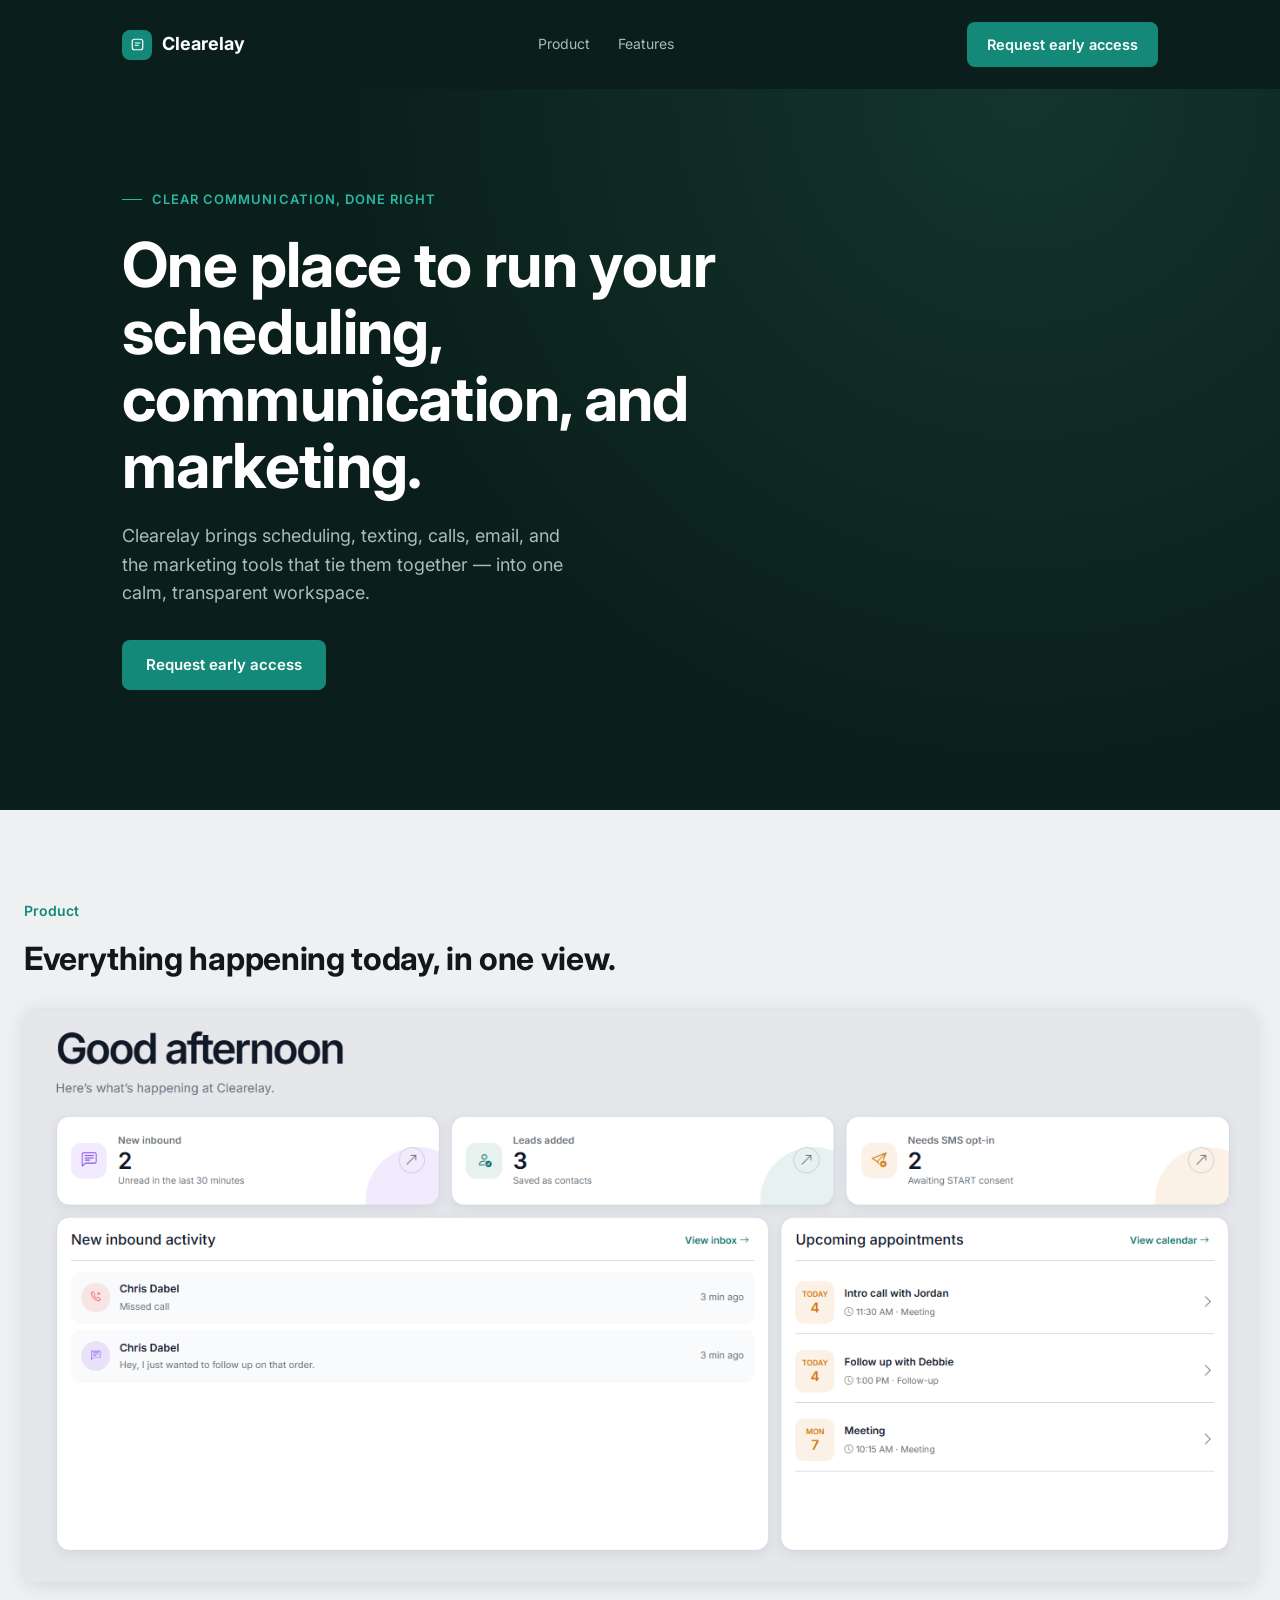
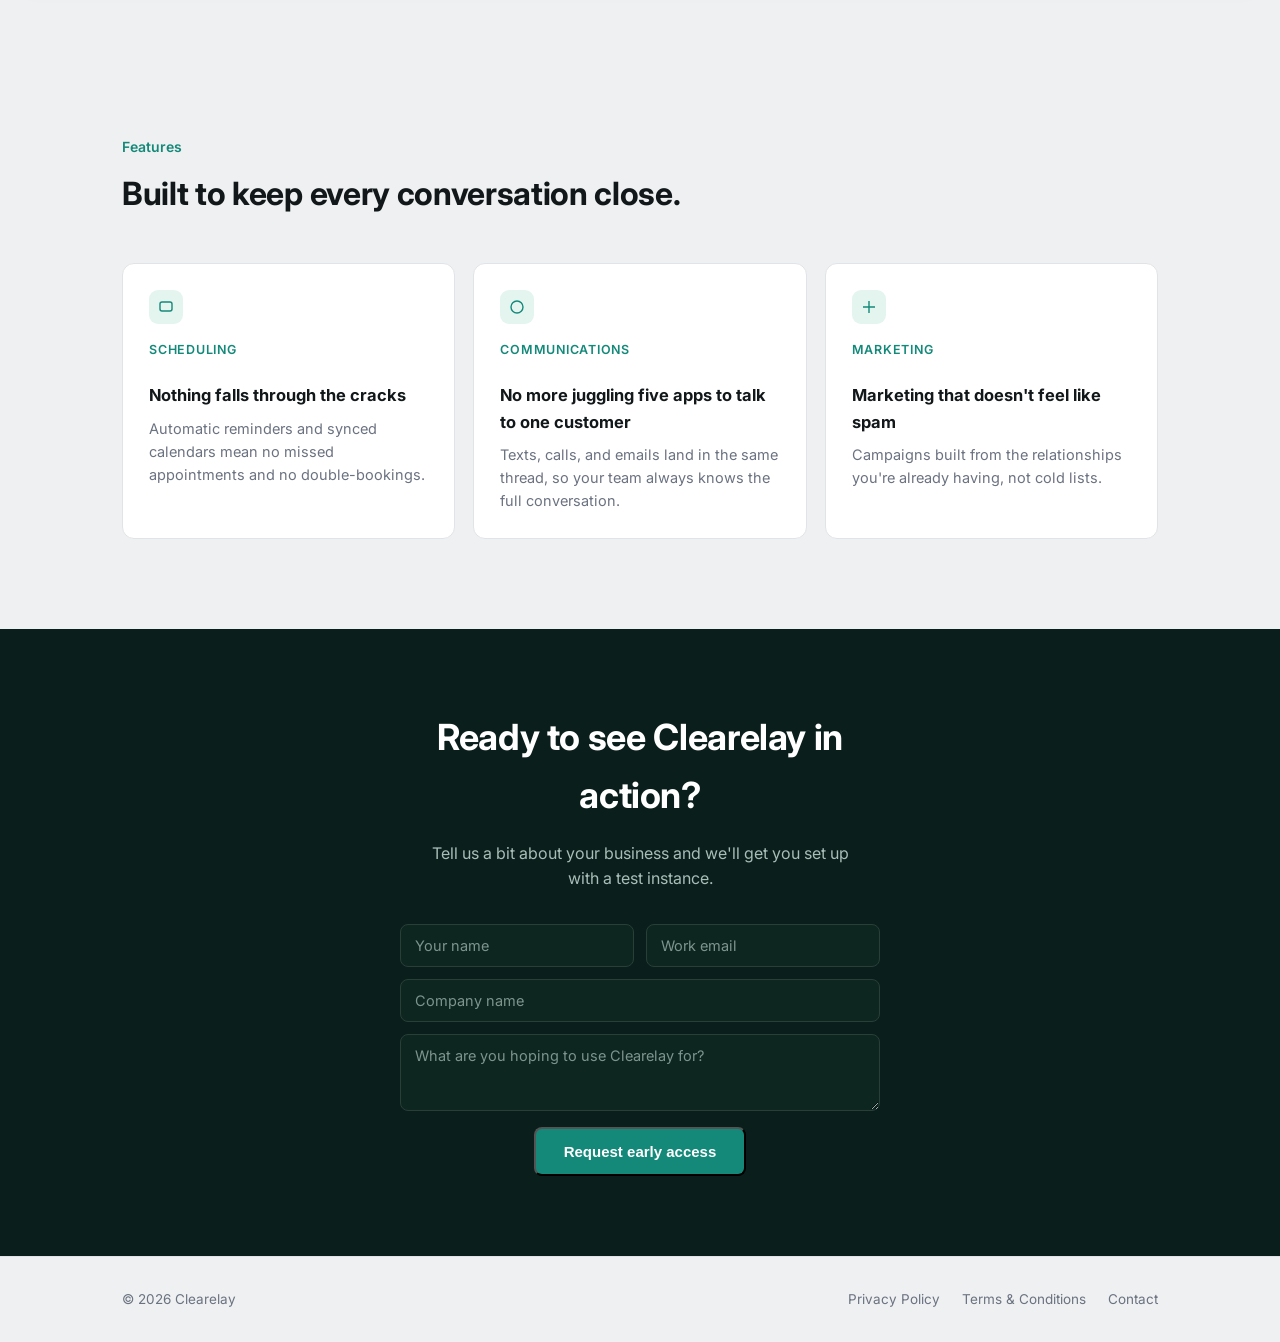
==== index.html @ 76513dce "Made some tweaks to how the product is portrayed. Made an effort to explain the product and create a" ====
<!DOCTYPE html>
<html lang="en">
<head>
<meta charset="UTF-8">
<meta name="viewport" content="width=device-width, initial-scale=1.0">
<title>Clearelay</title>
<meta name="description" content="Clearelay brings scheduling, texting, calls, email, and marketing into one clear, honest workspace for running your business.">
<meta name="theme-color" content="#0A1F1B">
<link rel="icon" type="image/svg+xml" href="favicon.svg">

<meta property="og:type" content="website">
<meta property="og:site_name" content="Clearelay">
<meta property="og:title" content="Clearelay — Scheduling, communication, and marketing in one place">
<meta property="og:description" content="Clearelay brings scheduling, texting, calls, email, and marketing into one clear, honest workspace for running your business.">
<meta property="og:image" content="https://clearelay.com/clearelay-preview.png">
<meta property="og:url" content="https://clearelay.com/">
<meta name="twitter:card" content="summary_large_image">
<meta name="twitter:title" content="Clearelay — Scheduling, communication, and marketing in one place">
<meta name="twitter:description" content="Clearelay brings scheduling, texting, calls, email, and marketing into one clear, honest workspace for running your business.">
<meta name="twitter:image" content="https://clearelay.com/clearelay-preview.png">

<link rel="preconnect" href="https://fonts.googleapis.com">
<link rel="preconnect" href="https://fonts.gstatic.com" crossorigin>
<link href="https://fonts.googleapis.com/css2?family=Inter:wght@400;500;600;700;800&display=swap" rel="stylesheet">
<link rel="stylesheet" href="styles.css">
</head>
<body>

<header class="dark">
  <div class="nav">
    <div class="brand">
      <span class="brand-mark">
        <svg viewBox="0 0 20 20" fill="none"><rect x="3" y="3" width="14" height="14" rx="3" stroke="white" stroke-width="1.6"/><path d="M7 8h6M7 11h4" stroke="white" stroke-width="1.6" stroke-linecap="round"/></svg>
      </span>
      Clearelay
    </div>
    <nav class="nav-links" id="navLinks">
      <a href="#preview">Product</a>
      <a href="#features">Features</a>
    </nav>
    <div class="nav-cta">
      <button class="nav-toggle" id="navToggle" aria-label="Toggle menu" aria-expanded="false" aria-controls="navLinks">
        <span></span><span></span><span></span>
      </button>
      <a href="#request-access" class="btn btn-primary">Request early access</a>
    </div>
  </div>
</header>

<section class="hero">
  <div class="wrap">
    <div class="hero-inner">
      <div class="eyebrow"><span class="dash"></span>Clear communication, done right</div>
      <h1>One place to run your scheduling, communication, and marketing.</h1>
      <p class="sub">Clearelay brings scheduling, texting, calls, email, and the marketing tools that tie them together — into one calm, transparent workspace.</p>
      <div class="hero-actions">
        <a href="#request-access" class="btn btn-primary">Request early access</a>
      </div>
    </div>
  </div>
</section>

<section class="preview" id="preview">
  <div class="wrap">
    <div class="preview-head">
      <p class="label">Product</p>
      <h2>Everything happening today, in one view.</h2>
      <img class="preview-image" src="clearelay-preview.png" alt="Clearelay dashboard preview">
    </div>
  </div>
</section>
<section class="features" id="features">
  <div class="wrap">
    <div class="preview-head">
      <p class="label">Features</p>
      <h2>Built to keep every conversation close.</h2>
    </div>
    <div class="features-grid">
      <div class="feature-card">
        <div class="icon"><svg width="16" height="16" viewBox="0 0 16 16" fill="none"><rect x="2" y="3" width="12" height="9" rx="2" stroke="currentColor" stroke-width="1.4"/></svg></div>
        <p class="kicker">Scheduling</p>
        <h4>Nothing falls through the cracks</h4>
        <p>Automatic reminders and synced calendars mean no missed appointments and no double-bookings.</p>
      </div>
      <div class="feature-card">
        <div class="icon"><svg width="16" height="16" viewBox="0 0 16 16" fill="none"><circle cx="8" cy="8" r="6" stroke="currentColor" stroke-width="1.4"/></svg></div>
        <p class="kicker">Communications</p>
        <h4>No more juggling five apps to talk to one customer</h4>
        <p>Texts, calls, and emails land in the same thread, so your team always knows the full conversation.</p>
      </div>
      <div class="feature-card">
        <div class="icon"><svg width="16" height="16" viewBox="0 0 16 16" fill="none"><path d="M8 2v12M2 8h12" stroke="currentColor" stroke-width="1.4"/></svg></div>
        <p class="kicker">Marketing</p>
        <h4>Marketing that doesn't feel like spam</h4>
        <p>Campaigns built from the relationships you're already having, not cold lists.</p>
      </div>
    </div>
  </div>
</section>

<section class="cta" id="request-access">
  <div class="wrap">
    <h2>Ready to see Clearelay in action?</h2>
    <p class="cta-sub">Tell us a bit about your business and we'll get you set up with a test instance.</p>
    <!-- Not wired up yet: submission is intentionally disabled until the form backend is decided. -->
    <form class="access-form" id="accessForm">
      <div class="form-row">
        <input type="text" name="name" placeholder="Your name" required>
        <input type="email" name="email" placeholder="Work email" required>
      </div>
      <input type="text" name="company" placeholder="Company name">
      <textarea name="message" placeholder="What are you hoping to use Clearelay for?" rows="3"></textarea>
      <button type="submit" class="btn btn-primary">Request early access</button>
      <p class="form-note" id="formNote" hidden>Thanks for the interest! We're not accepting requests yet — check back soon.</p>
    </form>
  </div>
</section>

<footer>
  <div class="wrap">
    <div class="foot-row">
      <span>© 2026 Clearelay</span>
      <div class="foot-links">
        <a href="privacy.html">Privacy Policy</a>
        <a href="terms.html">Terms &amp; Conditions</a>
        <a href="mailto:support@clearelay.com">Contact</a>
      </div>
    </div>
  </div>
</footer>

<script src="main.js" defer></script>
</body>
</html>
---- styles.css ----
:root {
  --ink: #0A1F1B;        /* dark hero background */
  --ink-2: #0D2620;      /* secondary dark panel */
  --teal: #14897A;       /* primary brand accent, buttons */
  --teal-light: #2BB8A3; /* eyebrow / bright accent text on dark */
  --paper: #EEF0F1;      /* light app-style background */
  --white: #FFFFFF;
  --text: #12181A;
  --slate: #6B7280;
  --line: #E1E4E6;
  --purple-bg: #EFEAFB; --purple: #7C5CFC;
  --orange-bg: #FDECE0; --orange: #E8823A;
  --mint-bg: #E4F5F0;   --mint: #14897A;
}

* { box-sizing: border-box; }
body {
  margin: 0;
  font-family: 'Inter', -apple-system, sans-serif;
  color: var(--text);
  background: var(--paper);
  line-height: 1.6;
}
h1, h2, h3 { margin: 0; font-weight: 700; letter-spacing: -0.01em; }
p { margin: 0; }
a { text-decoration: none; color: inherit; }
.wrap { max-width: 1100px; margin: 0 auto; padding: 0 32px; }

/* ---- Header (dark) ---- */
header.dark {
  background: var(--ink);
  position: relative;
  z-index: 20;
}
.nav {
  display: flex;
  justify-content: space-between;
  align-items: center;
  padding: 22px 32px;
  max-width: 1100px;
  margin: 0 auto;
}
.brand {
  display: flex;
  align-items: center;
  gap: 10px;
  color: var(--white);
  font-weight: 700;
  font-size: 18px;
}
.brand-mark {
  width: 30px; height: 30px;
  border-radius: 8px;
  background: var(--teal);
  display: flex;
  align-items: center;
  justify-content: center;
}
.brand-mark svg { width: 15px; height: 15px; }
.nav-links { display: flex; gap: 28px; font-size: 14px; color: #A9BDB8; }
.nav-links a:hover { color: var(--white); }
.btn {
  display: inline-block;
  padding: 11px 20px;
  border-radius: 8px;
  font-size: 14.5px;
  font-weight: 600;
  cursor: pointer;
}
.btn-primary { background: var(--teal); color: var(--white); }
.btn-ghost-dark { color: var(--white); border: 1px solid #2A3E38; }
.nav-cta { display: flex; align-items: center; gap: 12px; }

.nav-toggle {
  display: none;
  flex-direction: column;
  justify-content: center;
  gap: 5px;
  width: 32px; height: 32px;
  background: none;
  border: none;
  padding: 0;
  cursor: pointer;
}
.nav-toggle span {
  display: block;
  width: 100%; height: 2px;
  background: var(--white);
  border-radius: 2px;
  transition: transform 0.2s ease, opacity 0.2s ease;
}
.nav-toggle[aria-expanded="true"] span:nth-child(1) { transform: translateY(7px) rotate(45deg); }
.nav-toggle[aria-expanded="true"] span:nth-child(2) { opacity: 0; }
.nav-toggle[aria-expanded="true"] span:nth-child(3) { transform: translateY(-7px) rotate(-45deg); }

@media (max-width: 760px) {
  .nav-toggle { display: flex; order: -1; }
  .nav-links {
    display: none;
    position: absolute;
    top: 100%; left: 0; right: 0;
    flex-direction: column;
    background: var(--ink);
    padding: 8px 32px 20px;
    gap: 16px;
    border-top: 1px solid #1c332c;
  }
  .nav-links.open { display: flex; }
}

/* ---- Hero (dark, matches login screen) ---- */
.hero {
  background: radial-gradient(circle at 80% 0%, #14352C 0%, var(--ink) 55%);
  padding: 100px 0 120px;
  position: relative;
  overflow: hidden;
}
.hero-inner { max-width: 640px; }
.eyebrow {
  display: flex;
  align-items: center;
  gap: 10px;
  color: var(--teal-light);
  font-size: 13px;
  font-weight: 600;
  letter-spacing: 0.08em;
  text-transform: uppercase;
  margin-bottom: 22px;
}
.eyebrow .dash { width: 20px; height: 1.5px; background: var(--teal-light); }
.hero h1 {
  color: var(--white);
  font-size: clamp(40px, 5.2vw, 62px);
  line-height: 1.08;
}
.hero .sub {
  margin-top: 22px;
  color: #A9BDB8;
  font-size: 18px;
  max-width: 42ch;
}
.hero-actions { margin-top: 32px; display: flex; gap: 14px; }
.hero-actions .btn { padding: 13px 24px; font-size: 15px; }

/* ---- Product preview section (light, dashboard-style) ---- */
.preview {
  padding: 90px 0;
}
.preview .wrap {
  max-width: 1480px;
  padding: 0 24px;
}
.preview .preview-head {
  max-width: 100%;
}
.preview-head { max-width: 800px; margin-bottom: 44px; }
.preview-head p.label { color: var(--teal); font-weight: 600; font-size: 14px; margin-bottom: 10px; }
.preview-head h2 { font-size: clamp(26px, 3vw, 32px); }
.preview-head .sub { margin-top: 14px; color: var(--slate); font-size: 16px; }
.preview-image {
  display: block;
  width: 100%;
  max-width: 100%;
  height: auto;
  margin-top: 24px;
  border-radius: 12px;
  box-shadow: 0 4px 20px rgba(0,0,0,0.1);
}

.dash-mock {
  background: var(--white);
  border: 1px solid var(--line);
  border-radius: 16px;
  padding: 28px;
}
.dash-cards {
  display: grid;
  grid-template-columns: repeat(3, 1fr);
  gap: 16px;
  margin-bottom: 24px;
}
.dash-card {
  background: var(--paper);
  border-radius: 12px;
  padding: 20px;
}
.dash-card .icon {
  width: 34px; height: 34px;
  border-radius: 9px;
  margin-bottom: 14px;
  display: flex; align-items: center; justify-content: center;
}
.dash-card.purple .icon { background: var(--purple-bg); color: var(--purple); }
.dash-card.mint .icon { background: var(--mint-bg); color: var(--mint); }
.dash-card.orange .icon { background: var(--orange-bg); color: var(--orange); }
.dash-card .num { font-size: 26px; font-weight: 700; }
.dash-card .label { font-size: 13px; color: var(--slate); margin-top: 4px; }

.dash-lower {
  display: grid;
  grid-template-columns: 1.1fr 1fr;
  gap: 16px;
}
.dash-panel {
  background: var(--paper);
  border-radius: 12px;
  padding: 20px;
  min-height: 140px;
}
.dash-panel h4 { font-size: 15px; margin-bottom: 14px; }
@media (max-width: 760px) {
  .dash-cards, .dash-lower { grid-template-columns: 1fr; }
}

/* ---- Features (light) ---- */
.features { padding: 20px 0 90px; }
.features-grid {
  display: grid;
  grid-template-columns: repeat(3, 1fr);
  gap: 18px;
}
.feature-card {
  background: var(--white);
  border: 1px solid var(--line);
  border-radius: 12px;
  padding: 26px;
}
.feature-card .icon {
  width: 34px; height: 34px;
  border-radius: 9px;
  background: var(--mint-bg);
  color: var(--mint);
  display: flex; align-items: center; justify-content: center;
  margin-bottom: 16px;
}
.feature-card .kicker { color: var(--teal); font-weight: 600; font-size: 12.5px; text-transform: uppercase; letter-spacing: 0.06em; margin-bottom: 6px; }
.feature-card h4 { font-size: 16.5px; margin-bottom: 8px; }
.feature-card p { color: var(--slate); font-size: 14.5px; }
@media (max-width: 760px) { .features-grid { grid-template-columns: 1fr; } }

/* ---- CTA (dark) ---- */
.cta {
  background: var(--ink);
  padding: 80px 0;
  text-align: center;
}
.cta h2 { color: var(--white); font-size: clamp(26px, 3.2vw, 36px); max-width: 20ch; margin: 0 auto; }
.cta .cta-sub { color: #A9BDB8; font-size: 16px; margin: 16px auto 0; max-width: 42ch; }
.cta .btn { margin-top: 28px; padding: 14px 28px; font-size: 15px; }

.access-form {
  max-width: 480px;
  margin: 32px auto 0;
  display: flex;
  flex-direction: column;
  gap: 12px;
  text-align: left;
}
.access-form .form-row { display: flex; gap: 12px; }
.access-form input,
.access-form textarea {
  width: 100%;
  background: var(--ink-2);
  border: 1px solid #2A3E38;
  border-radius: 8px;
  padding: 12px 14px;
  font-family: inherit;
  font-size: 14.5px;
  color: var(--white);
}
.access-form input::placeholder,
.access-form textarea::placeholder { color: #7D948D; }
.access-form input:focus,
.access-form textarea:focus { outline: none; border-color: var(--teal); }
.access-form textarea { resize: vertical; }
.access-form .btn { margin-top: 4px; align-self: center; }
.access-form .form-note { text-align: center; color: var(--teal-light); font-size: 14px; margin-top: 4px; }
@media (max-width: 600px) {
  .access-form .form-row { flex-direction: column; }
}

/* ---- Footer ---- */
footer { padding: 32px 0; border-top: 1px solid var(--line); }
.foot-row {
  display: flex; justify-content: space-between; align-items: center;
  font-size: 13.5px; color: var(--slate);
}
.foot-links { display: flex; gap: 22px; }
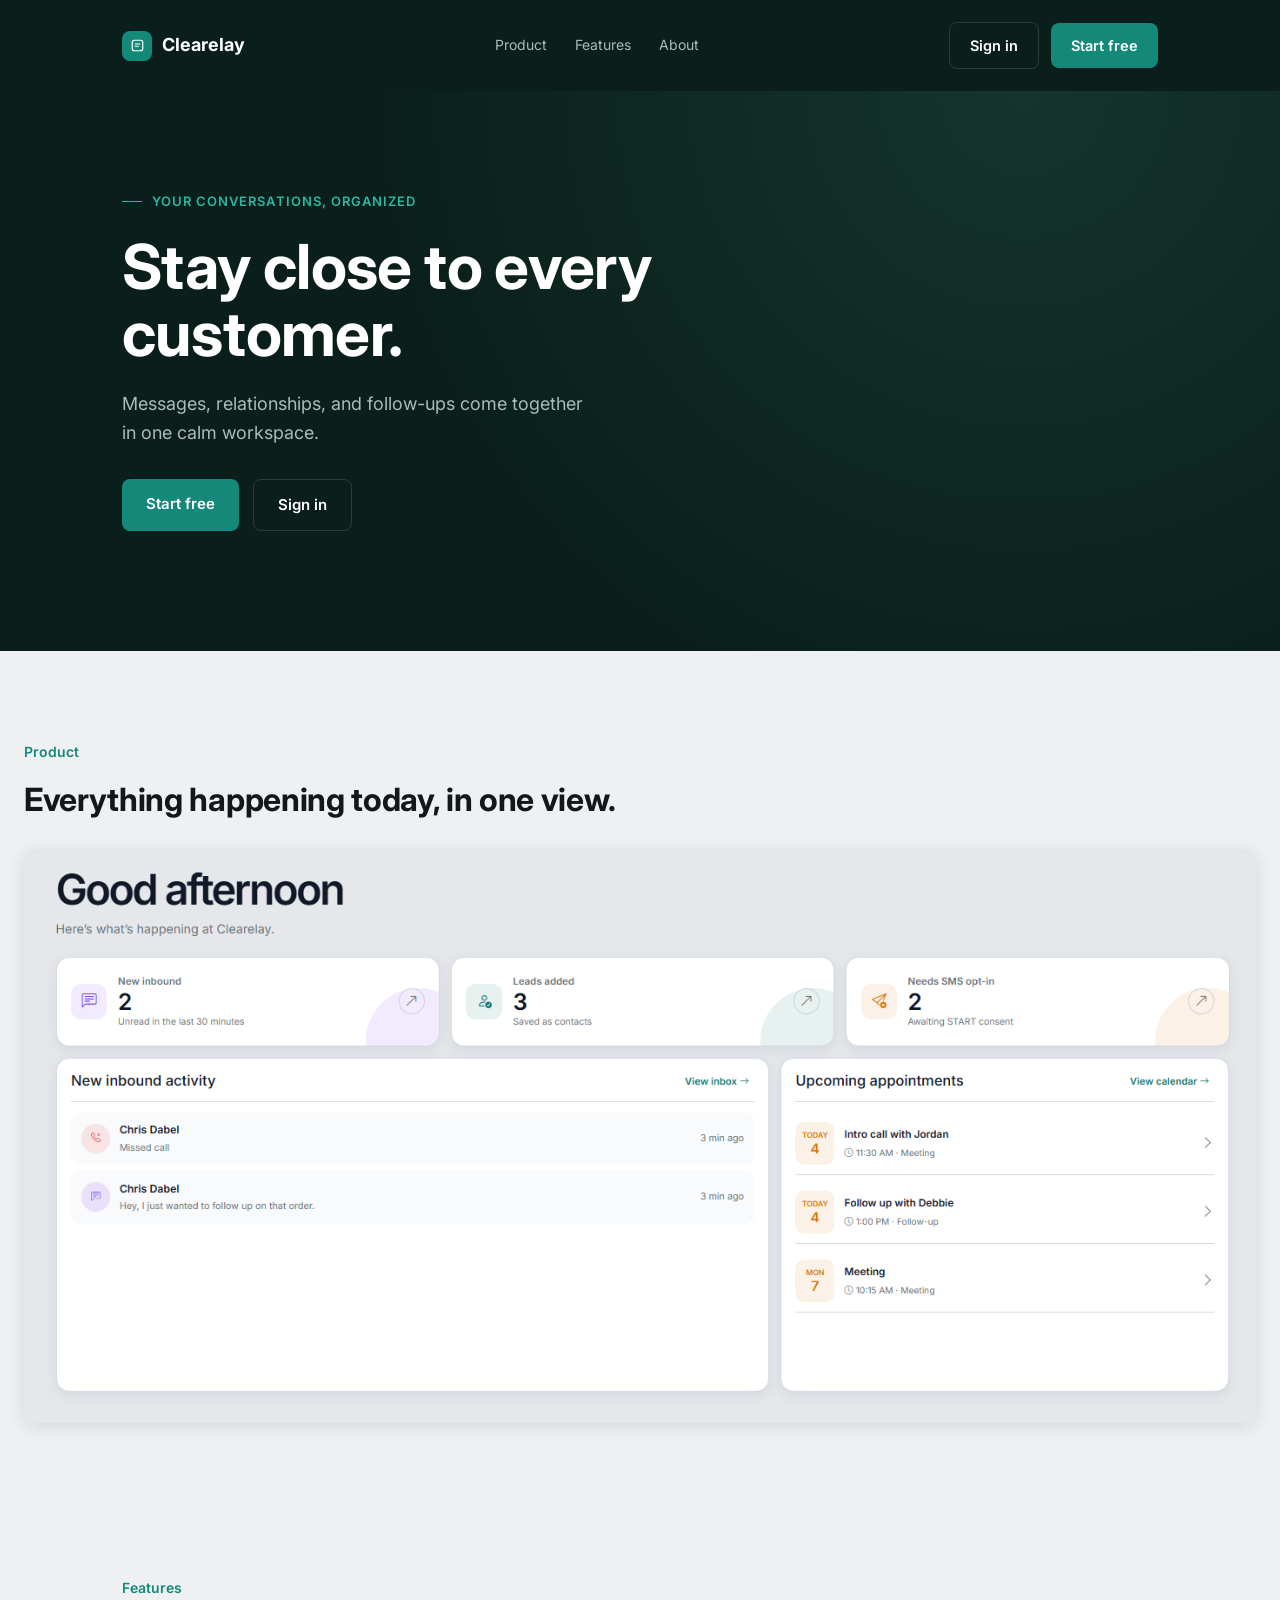
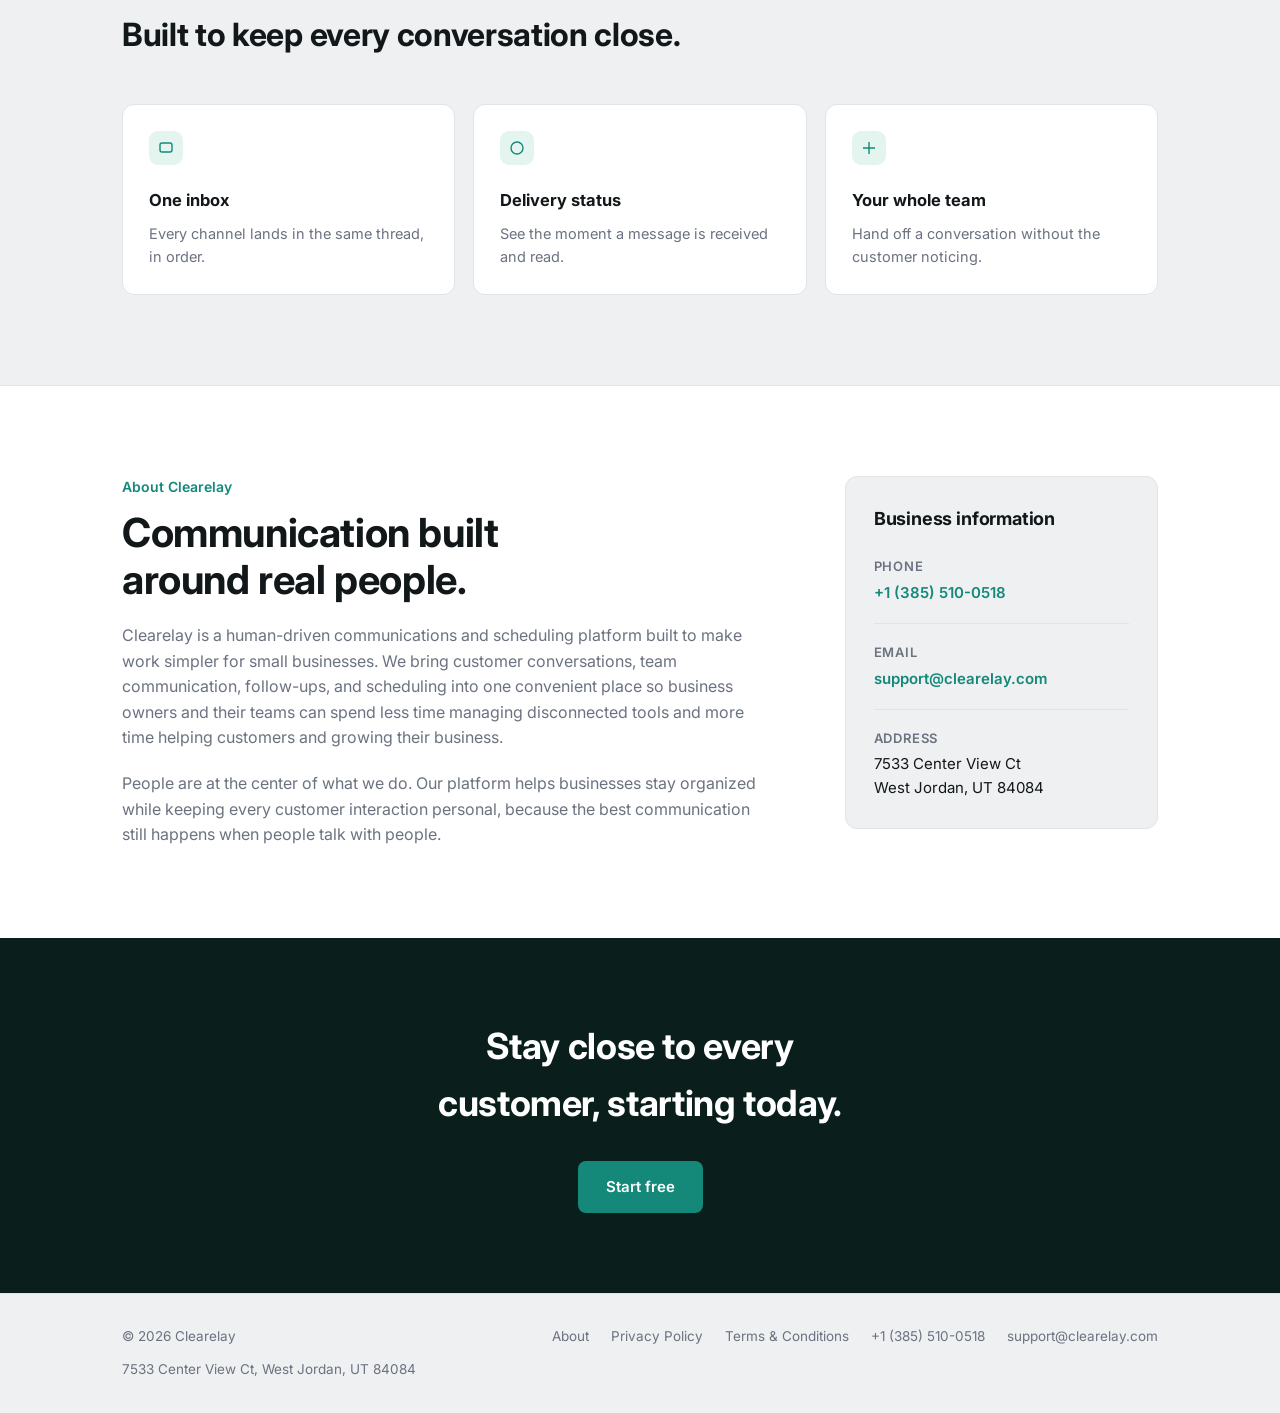
==== commit ee08a25b: "Added needed Telnyx fields for 10DLC registration" ====
--- a/index.html
+++ b/index.html
@@ -4,19 +4,19 @@
 <meta charset="UTF-8">
 <meta name="viewport" content="width=device-width, initial-scale=1.0">
 <title>Clearelay</title>
-<meta name="description" content="Clearelay brings scheduling, texting, calls, email, and marketing into one clear, honest workspace for running your business.">
+<meta name="description" content="Clearelay brings every customer conversation — messages, relationships, and follow-ups — together in one calm workspace.">
 <meta name="theme-color" content="#0A1F1B">
 <link rel="icon" type="image/svg+xml" href="favicon.svg">
 
 <meta property="og:type" content="website">
 <meta property="og:site_name" content="Clearelay">
-<meta property="og:title" content="Clearelay — Scheduling, communication, and marketing in one place">
-<meta property="og:description" content="Clearelay brings scheduling, texting, calls, email, and marketing into one clear, honest workspace for running your business.">
+<meta property="og:title" content="Clearelay — Stay close to every customer">
+<meta property="og:description" content="Messages, relationships, and follow-ups come together in one calm workspace.">
 <meta property="og:image" content="https://clearelay.com/clearelay-preview.png">
 <meta property="og:url" content="https://clearelay.com/">
 <meta name="twitter:card" content="summary_large_image">
-<meta name="twitter:title" content="Clearelay — Scheduling, communication, and marketing in one place">
-<meta name="twitter:description" content="Clearelay brings scheduling, texting, calls, email, and marketing into one clear, honest workspace for running your business.">
+<meta name="twitter:title" content="Clearelay — Stay close to every customer">
+<meta name="twitter:description" content="Messages, relationships, and follow-ups come together in one calm workspace.">
 <meta name="twitter:image" content="https://clearelay.com/clearelay-preview.png">
 
 <link rel="preconnect" href="https://fonts.googleapis.com">
@@ -37,12 +37,14 @@
     <nav class="nav-links" id="navLinks">
       <a href="#preview">Product</a>
       <a href="#features">Features</a>
+      <a href="#about">About</a>
     </nav>
     <div class="nav-cta">
       <button class="nav-toggle" id="navToggle" aria-label="Toggle menu" aria-expanded="false" aria-controls="navLinks">
         <span></span><span></span><span></span>
       </button>
-      <a href="#request-access" class="btn btn-primary">Request early access</a>
+      <a href="#" class="btn btn-ghost-dark">Sign in</a>
+      <a href="#" class="btn btn-primary">Start free</a>
     </div>
   </div>
 </header>
@@ -50,11 +52,12 @@
 <section class="hero">
   <div class="wrap">
     <div class="hero-inner">
-      <div class="eyebrow"><span class="dash"></span>Clear communication, done right</div>
-      <h1>One place to run your scheduling, communication, and marketing.</h1>
-      <p class="sub">Clearelay brings scheduling, texting, calls, email, and the marketing tools that tie them together — into one calm, transparent workspace.</p>
+      <div class="eyebrow"><span class="dash"></span> Your conversations, organized</div>
+      <h1>Stay close to every customer.</h1>
+      <p class="sub">Messages, relationships, and follow-ups come together in one calm workspace.</p>
       <div class="hero-actions">
-        <a href="#request-access" class="btn btn-primary">Request early access</a>
+        <a href="#" class="btn btn-primary">Start free</a>
+        <a href="#" class="btn btn-ghost-dark">Sign in</a>
       </div>
     </div>
   </div>
@@ -78,41 +81,55 @@
     <div class="features-grid">
       <div class="feature-card">
         <div class="icon"><svg width="16" height="16" viewBox="0 0 16 16" fill="none"><rect x="2" y="3" width="12" height="9" rx="2" stroke="currentColor" stroke-width="1.4"/></svg></div>
-        <p class="kicker">Scheduling</p>
-        <h4>Nothing falls through the cracks</h4>
-        <p>Automatic reminders and synced calendars mean no missed appointments and no double-bookings.</p>
+        <h4>One inbox</h4>
+        <p>Every channel lands in the same thread, in order.</p>
       </div>
       <div class="feature-card">
         <div class="icon"><svg width="16" height="16" viewBox="0 0 16 16" fill="none"><circle cx="8" cy="8" r="6" stroke="currentColor" stroke-width="1.4"/></svg></div>
-        <p class="kicker">Communications</p>
-        <h4>No more juggling five apps to talk to one customer</h4>
-        <p>Texts, calls, and emails land in the same thread, so your team always knows the full conversation.</p>
+        <h4>Delivery status</h4>
+        <p>See the moment a message is received and read.</p>
       </div>
       <div class="feature-card">
         <div class="icon"><svg width="16" height="16" viewBox="0 0 16 16" fill="none"><path d="M8 2v12M2 8h12" stroke="currentColor" stroke-width="1.4"/></svg></div>
-        <p class="kicker">Marketing</p>
-        <h4>Marketing that doesn't feel like spam</h4>
-        <p>Campaigns built from the relationships you're already having, not cold lists.</p>
+        <h4>Your whole team</h4>
+        <p>Hand off a conversation without the customer noticing.</p>
       </div>
     </div>
   </div>
 </section>
 
-<section class="cta" id="request-access">
+<section class="about" id="about">
   <div class="wrap">
-    <h2>Ready to see Clearelay in action?</h2>
-    <p class="cta-sub">Tell us a bit about your business and we'll get you set up with a test instance.</p>
-    <!-- Not wired up yet: submission is intentionally disabled until the form backend is decided. -->
-    <form class="access-form" id="accessForm">
-      <div class="form-row">
-        <input type="text" name="name" placeholder="Your name" required>
-        <input type="email" name="email" placeholder="Work email" required>
-      </div>
-      <input type="text" name="company" placeholder="Company name">
-      <textarea name="message" placeholder="What are you hoping to use Clearelay for?" rows="3"></textarea>
-      <button type="submit" class="btn btn-primary">Request early access</button>
-      <p class="form-note" id="formNote" hidden>Thanks for the interest! We're not accepting requests yet — check back soon.</p>
-    </form>
+    <div class="about-copy">
+      <p class="label">About Clearelay</p>
+      <h2>Communication built around real people.</h2>
+      <p>Clearelay is a human-driven communications and scheduling platform built to make work simpler for small businesses. We bring customer conversations, team communication, follow-ups, and scheduling into one convenient place so business owners and their teams can spend less time managing disconnected tools and more time helping customers and growing their business.</p>
+      <p>People are at the center of what we do. Our platform helps businesses stay organized while keeping every customer interaction personal, because the best communication still happens when people talk with people.</p>
+    </div>
+    <div class="business-details" aria-labelledby="business-details-title">
+      <h3 id="business-details-title">Business information</h3>
+      <dl>
+        <div>
+          <dt>Phone</dt>
+          <dd><a href="tel:+13855100518">+1 (385) 510-0518</a></dd>
+        </div>
+        <div>
+          <dt>Email</dt>
+          <dd><a href="mailto:support@clearelay.com">support@clearelay.com</a></dd>
+        </div>
+        <div>
+          <dt>Address</dt>
+          <dd><address>7533 Center View Ct<br>West Jordan, UT 84084</address></dd>
+        </div>
+      </dl>
+    </div>
+  </div>
+</section>
+
+<section class="cta">
+  <div class="wrap">
+    <h2>Stay close to every customer, starting today.</h2>
+    <a href="#" class="btn btn-primary">Start free</a>
   </div>
 </section>
 
@@ -121,11 +138,14 @@
     <div class="foot-row">
       <span>© 2026 Clearelay</span>
       <div class="foot-links">
+        <a href="#about">About</a>
         <a href="privacy.html">Privacy Policy</a>
         <a href="terms.html">Terms &amp; Conditions</a>
-        <a href="mailto:support@clearelay.com">Contact</a>
+        <a href="tel:+13855100518">+1 (385) 510-0518</a>
+        <a href="mailto:support@clearelay.com">support@clearelay.com</a>
       </div>
     </div>
+    <address class="foot-address">7533 Center View Ct, West Jordan, UT 84084</address>
   </div>
 </footer>
 
--- a/styles.css
+++ b/styles.css
@@ -95,6 +95,7 @@
 
 @media (max-width: 760px) {
   .nav-toggle { display: flex; order: -1; }
+  .nav-cta .btn-ghost-dark { display: none; }
   .nav-links {
     display: none;
     position: absolute;
@@ -233,10 +234,66 @@
   display: flex; align-items: center; justify-content: center;
   margin-bottom: 16px;
 }
-.feature-card .kicker { color: var(--teal); font-weight: 600; font-size: 12.5px; text-transform: uppercase; letter-spacing: 0.06em; margin-bottom: 6px; }
 .feature-card h4 { font-size: 16.5px; margin-bottom: 8px; }
 .feature-card p { color: var(--slate); font-size: 14.5px; }
 @media (max-width: 760px) { .features-grid { grid-template-columns: 1fr; } }
+
+/* ---- About ---- */
+.about {
+  padding: 90px 0;
+  background: var(--white);
+  border-top: 1px solid var(--line);
+}
+.about .wrap {
+  display: grid;
+  grid-template-columns: minmax(0, 1.35fr) minmax(280px, 0.65fr);
+  gap: 72px;
+  align-items: start;
+}
+.about .label {
+  color: var(--teal);
+  font-weight: 600;
+  font-size: 14px;
+  margin-bottom: 10px;
+}
+.about-copy h2 {
+  font-size: clamp(28px, 3.4vw, 40px);
+  line-height: 1.18;
+  max-width: 18ch;
+}
+.about-copy p:not(.label) {
+  margin-top: 20px;
+  color: var(--slate);
+  font-size: 16px;
+  max-width: 66ch;
+}
+.business-details {
+  background: var(--paper);
+  border: 1px solid var(--line);
+  border-radius: 12px;
+  padding: 28px;
+}
+.business-details h3 { font-size: 18px; }
+.business-details dl { margin: 22px 0 0; }
+.business-details dl div + div {
+  margin-top: 18px;
+  padding-top: 18px;
+  border-top: 1px solid var(--line);
+}
+.business-details dt {
+  color: var(--slate);
+  font-size: 13px;
+  font-weight: 600;
+  text-transform: uppercase;
+  letter-spacing: 0.06em;
+}
+.business-details dd { margin: 4px 0 0; font-size: 15px; }
+.business-details a { color: var(--teal); font-weight: 600; }
+.business-details address { font-style: normal; }
+@media (max-width: 760px) {
+  .about { padding: 70px 0; }
+  .about .wrap { grid-template-columns: 1fr; gap: 36px; }
+}
 
 /* ---- CTA (dark) ---- */
 .cta {
@@ -245,39 +302,7 @@
   text-align: center;
 }
 .cta h2 { color: var(--white); font-size: clamp(26px, 3.2vw, 36px); max-width: 20ch; margin: 0 auto; }
-.cta .cta-sub { color: #A9BDB8; font-size: 16px; margin: 16px auto 0; max-width: 42ch; }
 .cta .btn { margin-top: 28px; padding: 14px 28px; font-size: 15px; }
-
-.access-form {
-  max-width: 480px;
-  margin: 32px auto 0;
-  display: flex;
-  flex-direction: column;
-  gap: 12px;
-  text-align: left;
-}
-.access-form .form-row { display: flex; gap: 12px; }
-.access-form input,
-.access-form textarea {
-  width: 100%;
-  background: var(--ink-2);
-  border: 1px solid #2A3E38;
-  border-radius: 8px;
-  padding: 12px 14px;
-  font-family: inherit;
-  font-size: 14.5px;
-  color: var(--white);
-}
-.access-form input::placeholder,
-.access-form textarea::placeholder { color: #7D948D; }
-.access-form input:focus,
-.access-form textarea:focus { outline: none; border-color: var(--teal); }
-.access-form textarea { resize: vertical; }
-.access-form .btn { margin-top: 4px; align-self: center; }
-.access-form .form-note { text-align: center; color: var(--teal-light); font-size: 14px; margin-top: 4px; }
-@media (max-width: 600px) {
-  .access-form .form-row { flex-direction: column; }
-}
 
 /* ---- Footer ---- */
 footer { padding: 32px 0; border-top: 1px solid var(--line); }
@@ -286,3 +311,17 @@
   font-size: 13.5px; color: var(--slate);
 }
 .foot-links { display: flex; gap: 22px; }
+.foot-address {
+  margin-top: 12px;
+  color: var(--slate);
+  font-size: 13.5px;
+  font-style: normal;
+}
+@media (max-width: 760px) {
+  .foot-row { align-items: flex-start; gap: 20px; }
+  .foot-links { flex-wrap: wrap; justify-content: flex-end; gap: 10px 18px; }
+}
+@media (max-width: 520px) {
+  .foot-row { flex-direction: column; }
+  .foot-links { flex-direction: column; }
+}
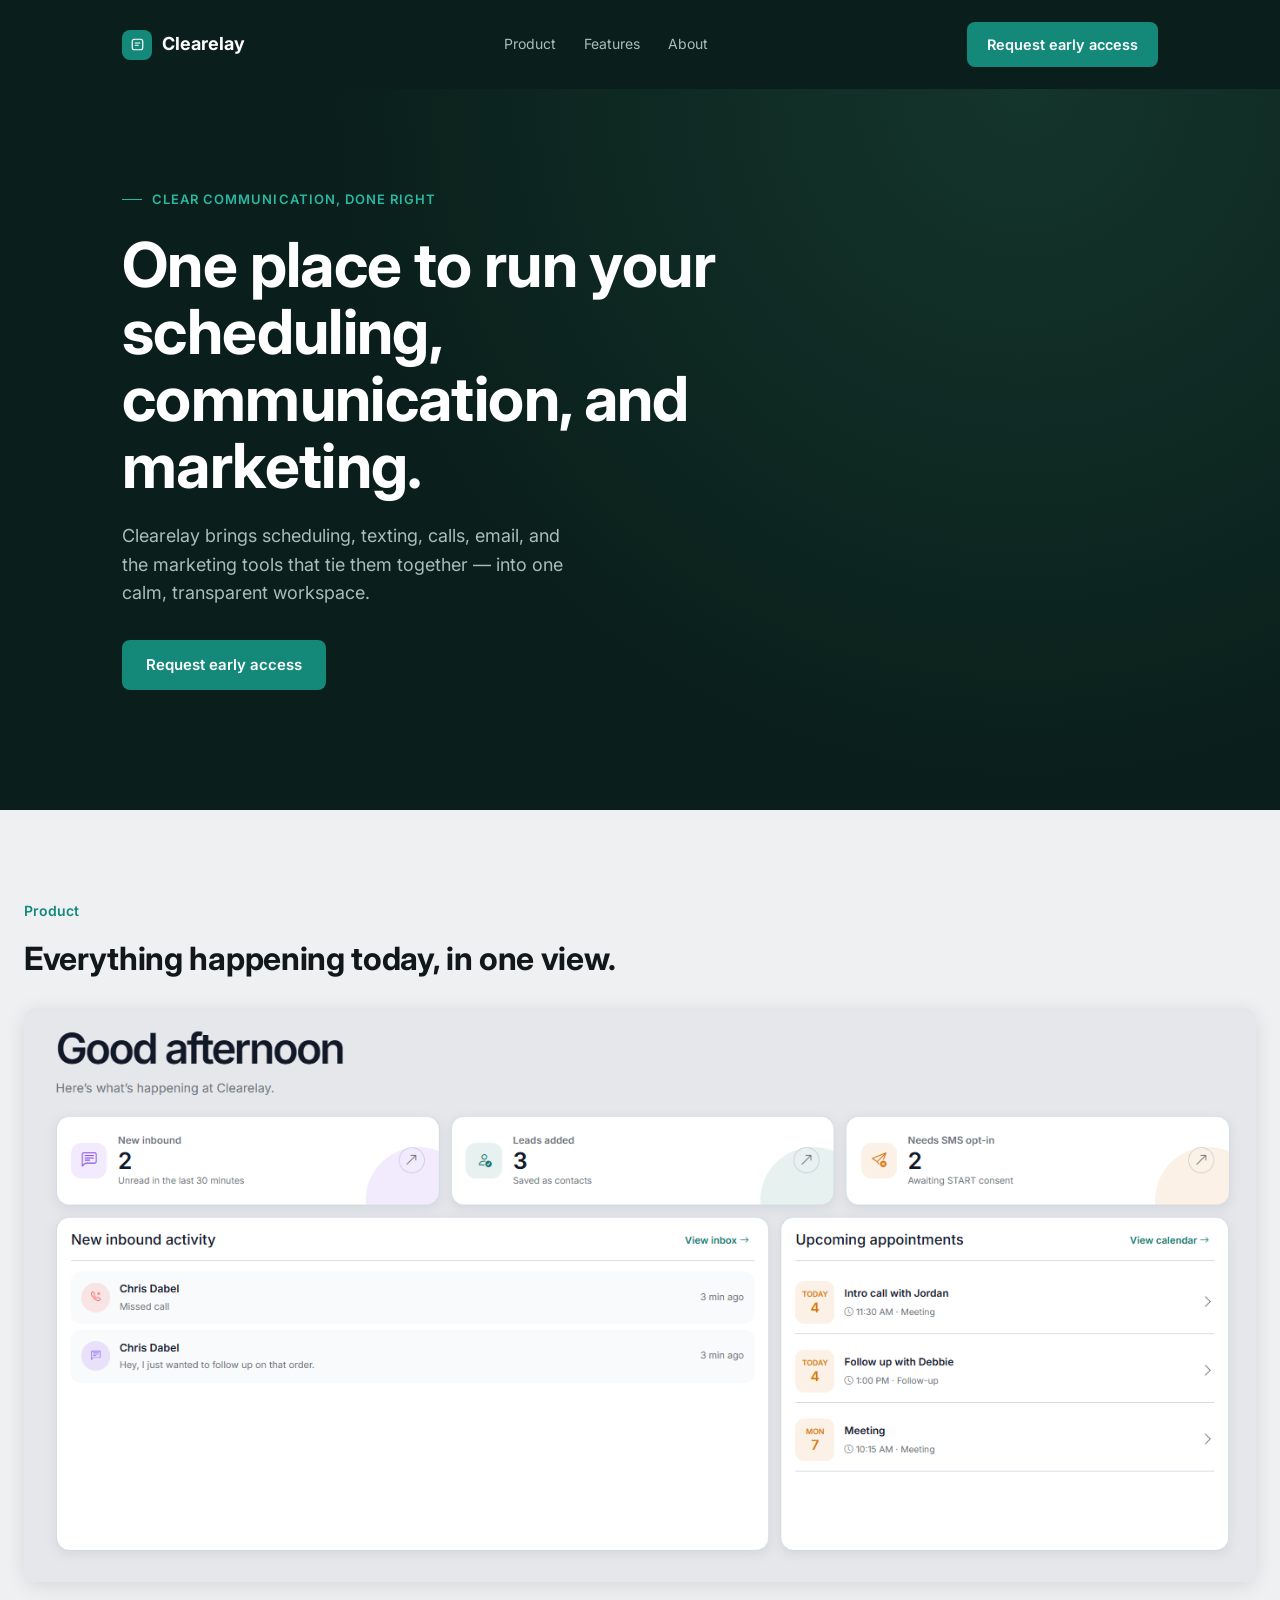
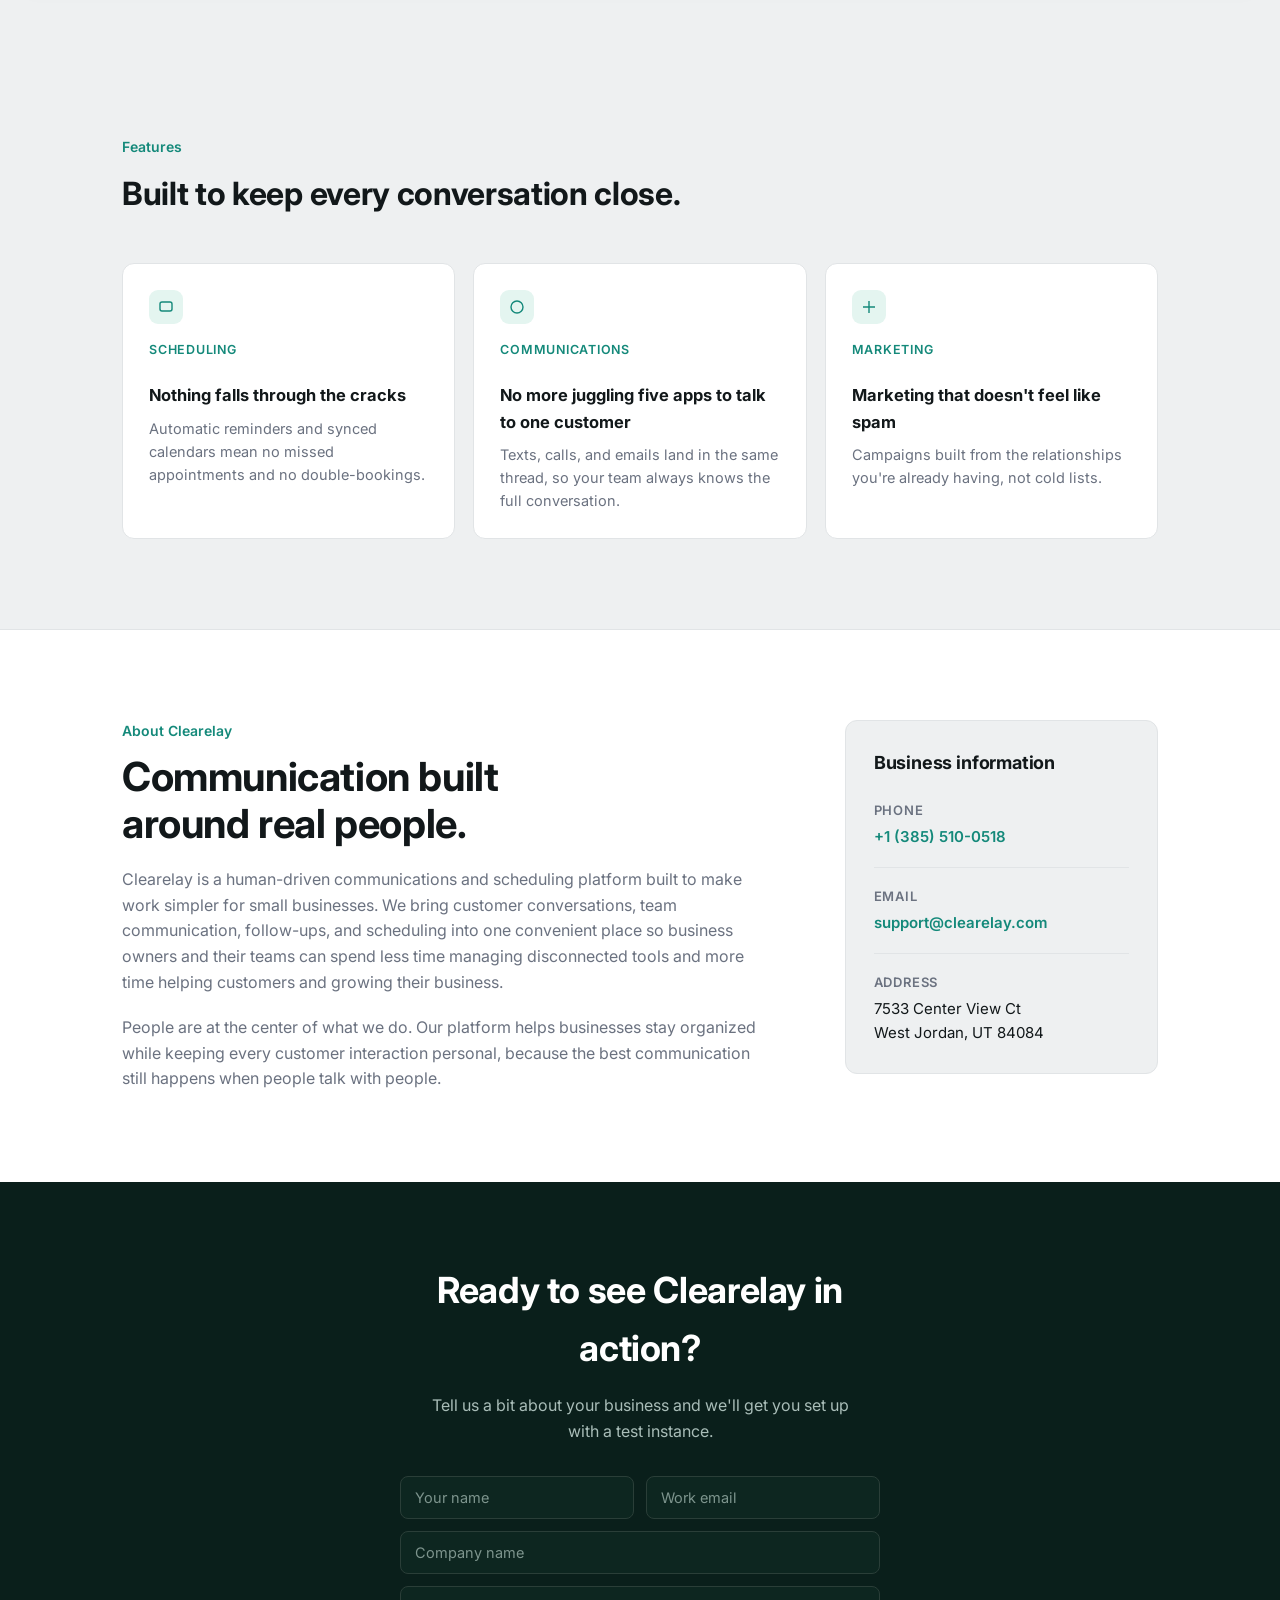
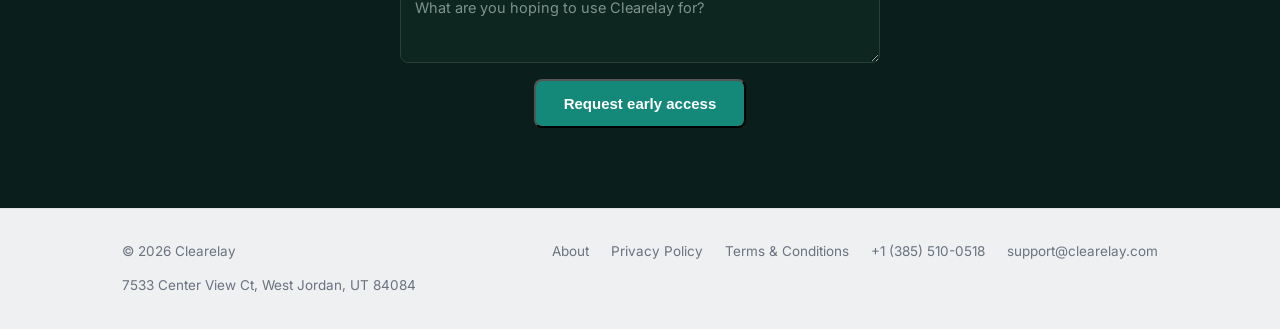
==== commit 86da99f5: "Merge branch 'main' of https://github.com/jacksonbrodey37-art/clearelay-site # Conflicts: #	index.ht" ====
--- a/index.html
+++ b/index.html
@@ -4,19 +4,19 @@
 <meta charset="UTF-8">
 <meta name="viewport" content="width=device-width, initial-scale=1.0">
 <title>Clearelay</title>
-<meta name="description" content="Clearelay brings every customer conversation — messages, relationships, and follow-ups — together in one calm workspace.">
+<meta name="description" content="Clearelay brings scheduling, texting, calls, email, and marketing into one clear, honest workspace for running your business.">
 <meta name="theme-color" content="#0A1F1B">
 <link rel="icon" type="image/svg+xml" href="favicon.svg">
 
 <meta property="og:type" content="website">
 <meta property="og:site_name" content="Clearelay">
-<meta property="og:title" content="Clearelay — Stay close to every customer">
-<meta property="og:description" content="Messages, relationships, and follow-ups come together in one calm workspace.">
+<meta property="og:title" content="Clearelay — Scheduling, communication, and marketing in one place">
+<meta property="og:description" content="Clearelay brings scheduling, texting, calls, email, and marketing into one clear, honest workspace for running your business.">
 <meta property="og:image" content="https://clearelay.com/clearelay-preview.png">
 <meta property="og:url" content="https://clearelay.com/">
 <meta name="twitter:card" content="summary_large_image">
-<meta name="twitter:title" content="Clearelay — Stay close to every customer">
-<meta name="twitter:description" content="Messages, relationships, and follow-ups come together in one calm workspace.">
+<meta name="twitter:title" content="Clearelay — Scheduling, communication, and marketing in one place">
+<meta name="twitter:description" content="Clearelay brings scheduling, texting, calls, email, and marketing into one clear, honest workspace for running your business.">
 <meta name="twitter:image" content="https://clearelay.com/clearelay-preview.png">
 
 <link rel="preconnect" href="https://fonts.googleapis.com">
@@ -43,8 +43,7 @@
       <button class="nav-toggle" id="navToggle" aria-label="Toggle menu" aria-expanded="false" aria-controls="navLinks">
         <span></span><span></span><span></span>
       </button>
-      <a href="#" class="btn btn-ghost-dark">Sign in</a>
-      <a href="#" class="btn btn-primary">Start free</a>
+      <a href="#request-access" class="btn btn-primary">Request early access</a>
     </div>
   </div>
 </header>
@@ -52,12 +51,11 @@
 <section class="hero">
   <div class="wrap">
     <div class="hero-inner">
-      <div class="eyebrow"><span class="dash"></span> Your conversations, organized</div>
-      <h1>Stay close to every customer.</h1>
-      <p class="sub">Messages, relationships, and follow-ups come together in one calm workspace.</p>
+      <div class="eyebrow"><span class="dash"></span>Clear communication, done right</div>
+      <h1>One place to run your scheduling, communication, and marketing.</h1>
+      <p class="sub">Clearelay brings scheduling, texting, calls, email, and the marketing tools that tie them together — into one calm, transparent workspace.</p>
       <div class="hero-actions">
-        <a href="#" class="btn btn-primary">Start free</a>
-        <a href="#" class="btn btn-ghost-dark">Sign in</a>
+        <a href="#request-access" class="btn btn-primary">Request early access</a>
       </div>
     </div>
   </div>
@@ -81,18 +79,21 @@
     <div class="features-grid">
       <div class="feature-card">
         <div class="icon"><svg width="16" height="16" viewBox="0 0 16 16" fill="none"><rect x="2" y="3" width="12" height="9" rx="2" stroke="currentColor" stroke-width="1.4"/></svg></div>
-        <h4>One inbox</h4>
-        <p>Every channel lands in the same thread, in order.</p>
+        <p class="kicker">Scheduling</p>
+        <h4>Nothing falls through the cracks</h4>
+        <p>Automatic reminders and synced calendars mean no missed appointments and no double-bookings.</p>
       </div>
       <div class="feature-card">
         <div class="icon"><svg width="16" height="16" viewBox="0 0 16 16" fill="none"><circle cx="8" cy="8" r="6" stroke="currentColor" stroke-width="1.4"/></svg></div>
-        <h4>Delivery status</h4>
-        <p>See the moment a message is received and read.</p>
+        <p class="kicker">Communications</p>
+        <h4>No more juggling five apps to talk to one customer</h4>
+        <p>Texts, calls, and emails land in the same thread, so your team always knows the full conversation.</p>
       </div>
       <div class="feature-card">
         <div class="icon"><svg width="16" height="16" viewBox="0 0 16 16" fill="none"><path d="M8 2v12M2 8h12" stroke="currentColor" stroke-width="1.4"/></svg></div>
-        <h4>Your whole team</h4>
-        <p>Hand off a conversation without the customer noticing.</p>
+        <p class="kicker">Marketing</p>
+        <h4>Marketing that doesn't feel like spam</h4>
+        <p>Campaigns built from the relationships you're already having, not cold lists.</p>
       </div>
     </div>
   </div>
@@ -126,10 +127,21 @@
   </div>
 </section>
 
-<section class="cta">
+<section class="cta" id="request-access">
   <div class="wrap">
-    <h2>Stay close to every customer, starting today.</h2>
-    <a href="#" class="btn btn-primary">Start free</a>
+    <h2>Ready to see Clearelay in action?</h2>
+    <p class="cta-sub">Tell us a bit about your business and we'll get you set up with a test instance.</p>
+    <!-- Not wired up yet: submission is intentionally disabled until the form backend is decided. -->
+    <form class="access-form" id="accessForm">
+      <div class="form-row">
+        <input type="text" name="name" placeholder="Your name" required>
+        <input type="email" name="email" placeholder="Work email" required>
+      </div>
+      <input type="text" name="company" placeholder="Company name">
+      <textarea name="message" placeholder="What are you hoping to use Clearelay for?" rows="3"></textarea>
+      <button type="submit" class="btn btn-primary">Request early access</button>
+      <p class="form-note" id="formNote" hidden>Thanks for the interest! We're not accepting requests yet — check back soon.</p>
+    </form>
   </div>
 </section>
 
--- a/styles.css
+++ b/styles.css
@@ -95,7 +95,6 @@
 
 @media (max-width: 760px) {
   .nav-toggle { display: flex; order: -1; }
-  .nav-cta .btn-ghost-dark { display: none; }
   .nav-links {
     display: none;
     position: absolute;
@@ -234,6 +233,7 @@
   display: flex; align-items: center; justify-content: center;
   margin-bottom: 16px;
 }
+.feature-card .kicker { color: var(--teal); font-weight: 600; font-size: 12.5px; text-transform: uppercase; letter-spacing: 0.06em; margin-bottom: 6px; }
 .feature-card h4 { font-size: 16.5px; margin-bottom: 8px; }
 .feature-card p { color: var(--slate); font-size: 14.5px; }
 @media (max-width: 760px) { .features-grid { grid-template-columns: 1fr; } }
@@ -302,7 +302,39 @@
   text-align: center;
 }
 .cta h2 { color: var(--white); font-size: clamp(26px, 3.2vw, 36px); max-width: 20ch; margin: 0 auto; }
+.cta .cta-sub { color: #A9BDB8; font-size: 16px; margin: 16px auto 0; max-width: 42ch; }
 .cta .btn { margin-top: 28px; padding: 14px 28px; font-size: 15px; }
+
+.access-form {
+  max-width: 480px;
+  margin: 32px auto 0;
+  display: flex;
+  flex-direction: column;
+  gap: 12px;
+  text-align: left;
+}
+.access-form .form-row { display: flex; gap: 12px; }
+.access-form input,
+.access-form textarea {
+  width: 100%;
+  background: var(--ink-2);
+  border: 1px solid #2A3E38;
+  border-radius: 8px;
+  padding: 12px 14px;
+  font-family: inherit;
+  font-size: 14.5px;
+  color: var(--white);
+}
+.access-form input::placeholder,
+.access-form textarea::placeholder { color: #7D948D; }
+.access-form input:focus,
+.access-form textarea:focus { outline: none; border-color: var(--teal); }
+.access-form textarea { resize: vertical; }
+.access-form .btn { margin-top: 4px; align-self: center; }
+.access-form .form-note { text-align: center; color: var(--teal-light); font-size: 14px; margin-top: 4px; }
+@media (max-width: 600px) {
+  .access-form .form-row { flex-direction: column; }
+}
 
 /* ---- Footer ---- */
 footer { padding: 32px 0; border-top: 1px solid var(--line); }
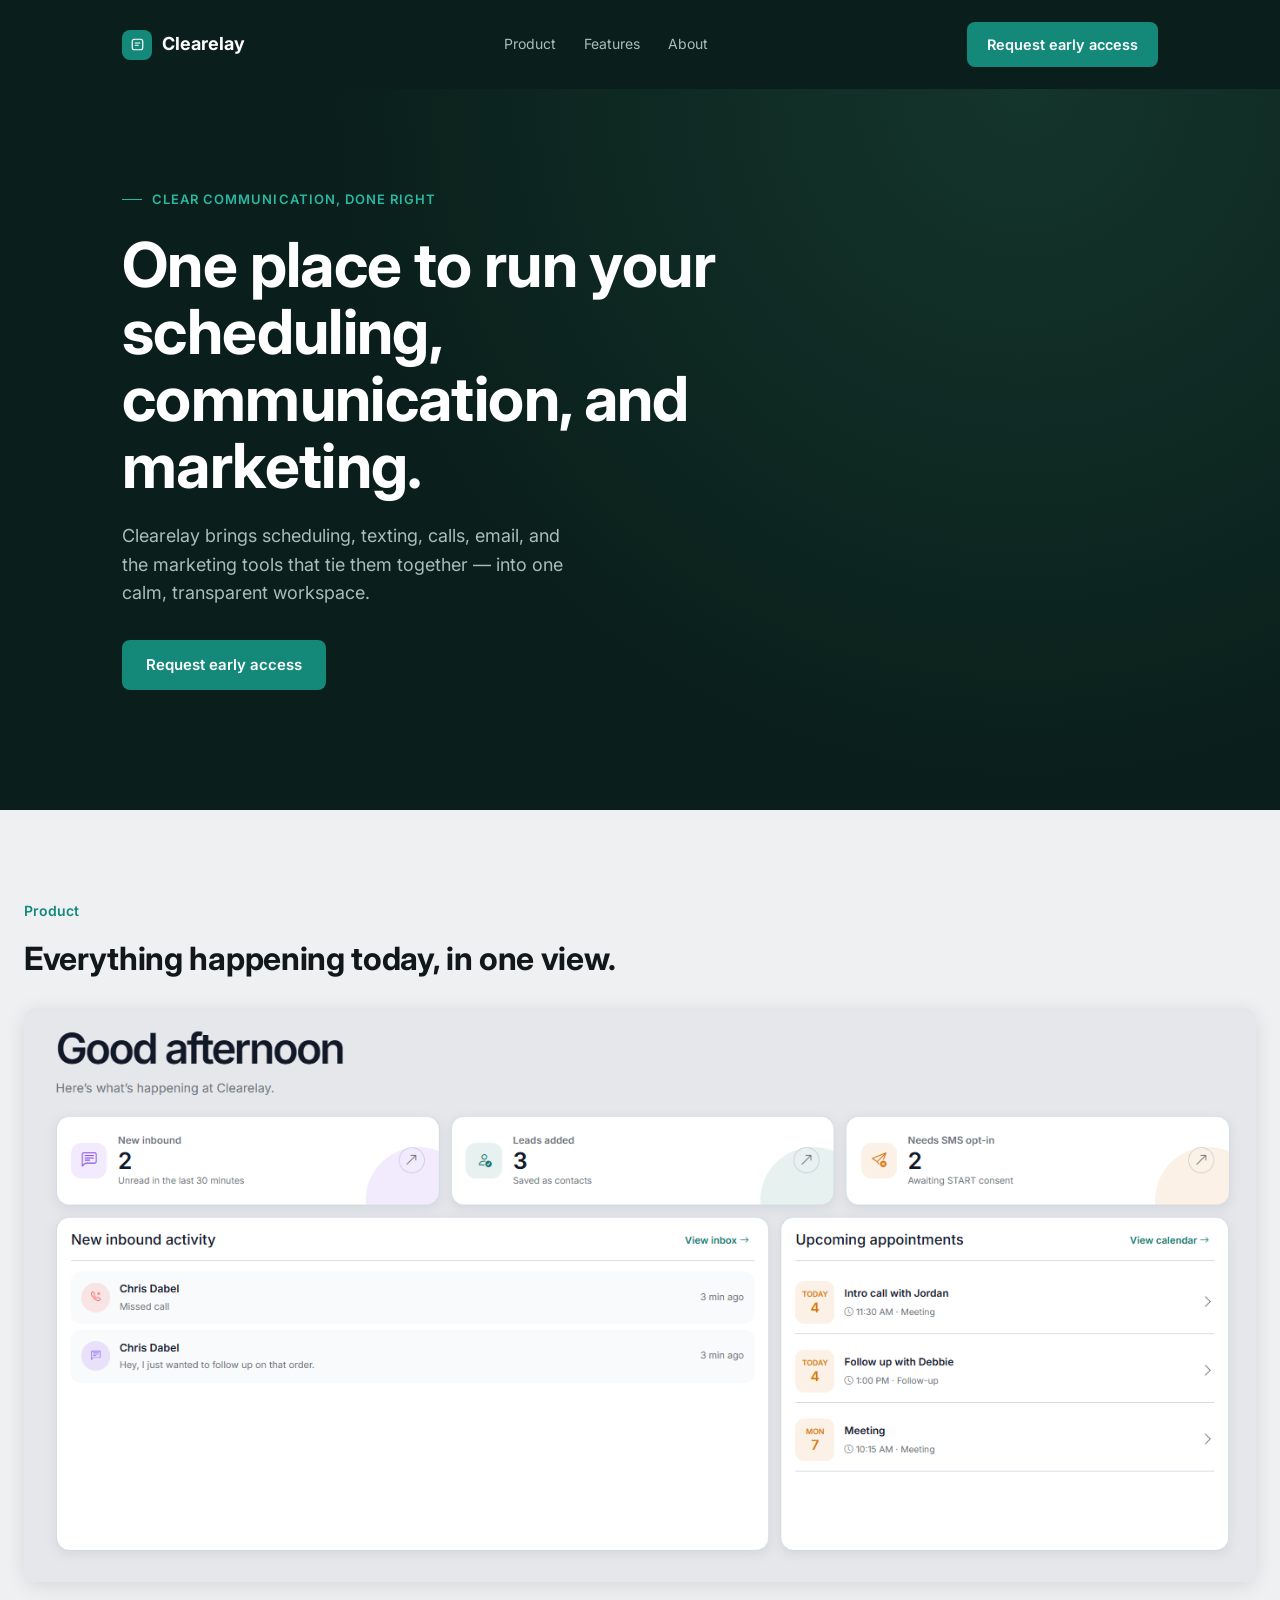
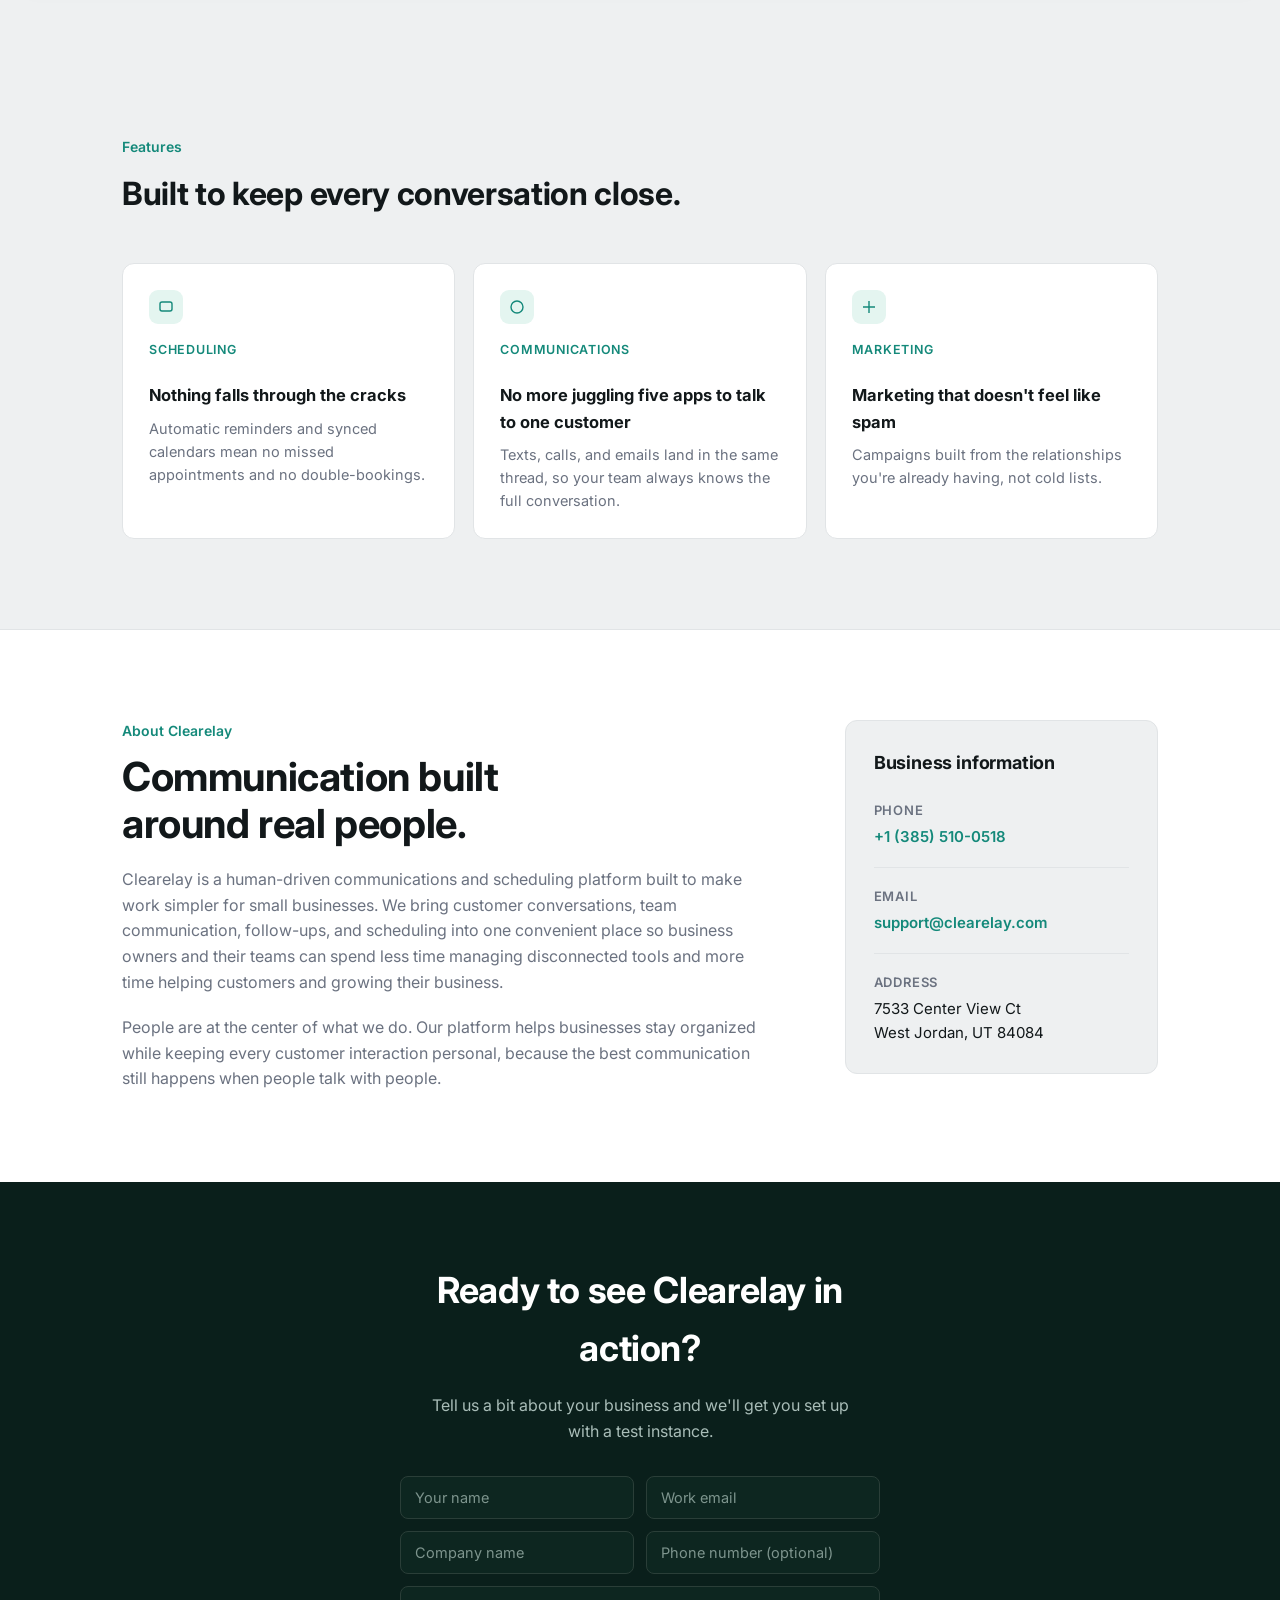
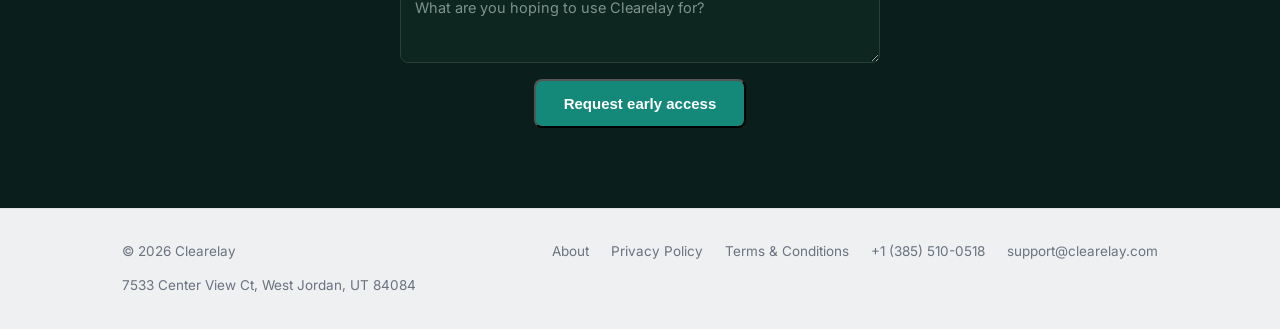
==== commit f66b0831: "Enhance early access form functionality and styling" ====
--- a/index.html
+++ b/index.html
@@ -131,16 +131,22 @@
   <div class="wrap">
     <h2>Ready to see Clearelay in action?</h2>
     <p class="cta-sub">Tell us a bit about your business and we'll get you set up with a test instance.</p>
-    <!-- Not wired up yet: submission is intentionally disabled until the form backend is decided. -->
-    <form class="access-form" id="accessForm">
+    <form class="access-form" id="accessForm" action="https://formsubmit.co/ajax/support@clearelay.com" method="POST">
+      <input type="hidden" name="_subject" value="New Clearelay early access request">
+      <input type="hidden" name="_template" value="table">
+      <input type="hidden" name="_captcha" value="false">
+      <input class="form-honeypot" type="text" name="_honey" tabindex="-1" autocomplete="off" aria-hidden="true">
       <div class="form-row">
-        <input type="text" name="name" placeholder="Your name" required>
-        <input type="email" name="email" placeholder="Work email" required>
+        <input type="text" name="name" placeholder="Your name" autocomplete="name" aria-label="Your name" required>
+        <input type="email" name="email" placeholder="Work email" autocomplete="email" aria-label="Work email" required>
       </div>
-      <input type="text" name="company" placeholder="Company name">
-      <textarea name="message" placeholder="What are you hoping to use Clearelay for?" rows="3"></textarea>
+      <div class="form-row">
+        <input type="text" name="company" placeholder="Company name" autocomplete="organization" aria-label="Company name">
+        <input type="tel" name="phone" placeholder="Phone number (optional)" autocomplete="tel" aria-label="Phone number (optional)">
+      </div>
+      <textarea name="message" placeholder="What are you hoping to use Clearelay for?" aria-label="What are you hoping to use Clearelay for?" rows="3"></textarea>
       <button type="submit" class="btn btn-primary">Request early access</button>
-      <p class="form-note" id="formNote" hidden>Thanks for the interest! We're not accepting requests yet — check back soon.</p>
+      <p class="form-note" id="formNote" role="status" aria-live="polite" hidden></p>
     </form>
   </div>
 </section>
@@ -162,5 +168,6 @@
 </footer>
 
 <script src="main.js" defer></script>
+<script src="https://www.app.clearelay.com/clearelay-opt-in.js" data-key="84d863ad63284b4c8549345150d31dcb7e0f" data-endpoint="https://pouqqswppzyvogufcioj.supabase.co/functions/v1/sms-web-opt-in" defer></script>
 </body>
 </html>
--- a/styles.css
+++ b/styles.css
@@ -331,7 +331,10 @@
 .access-form textarea:focus { outline: none; border-color: var(--teal); }
 .access-form textarea { resize: vertical; }
 .access-form .btn { margin-top: 4px; align-self: center; }
+.access-form .btn:disabled { cursor: wait; opacity: 0.7; }
 .access-form .form-note { text-align: center; color: var(--teal-light); font-size: 14px; margin-top: 4px; }
+.access-form .form-note.is-error { color: #FFAAA0; }
+.access-form .form-honeypot { position: absolute; left: -9999px; width: 1px; height: 1px; opacity: 0; pointer-events: none; }
 @media (max-width: 600px) {
   .access-form .form-row { flex-direction: column; }
 }
